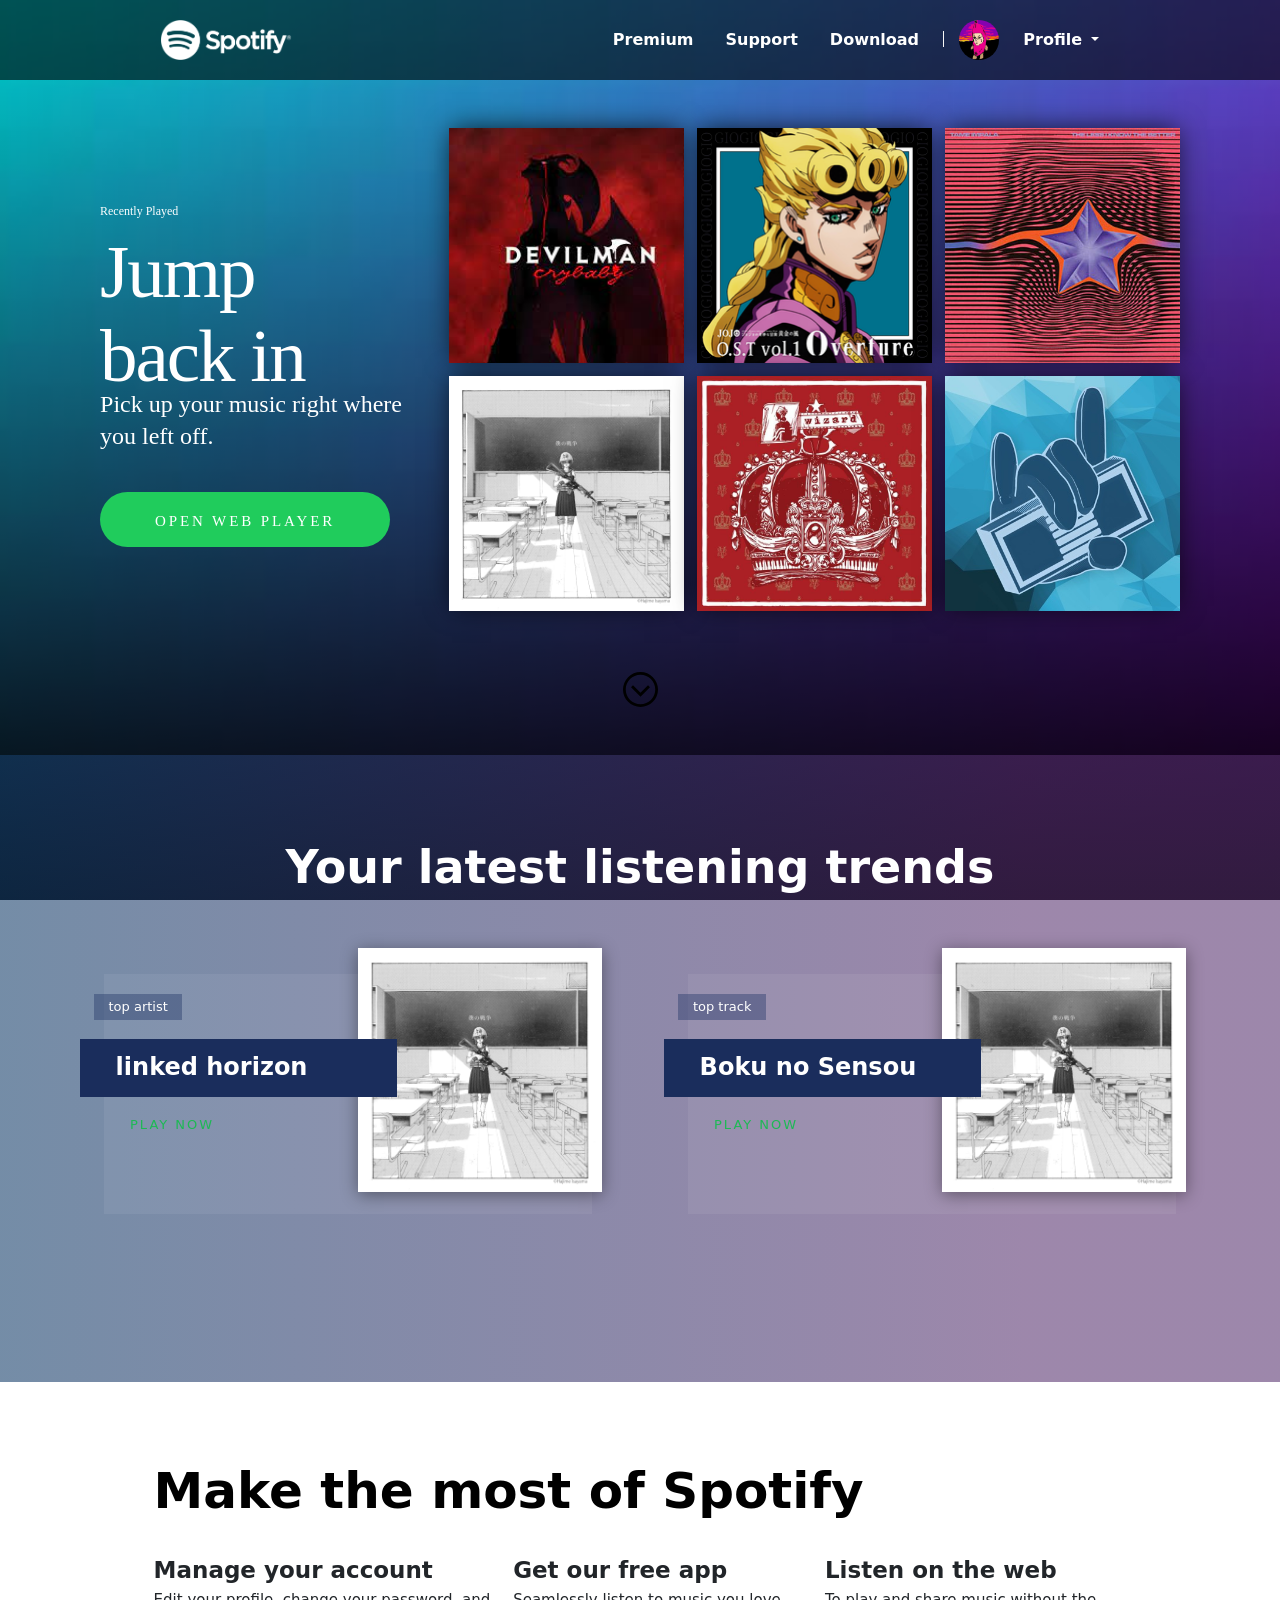
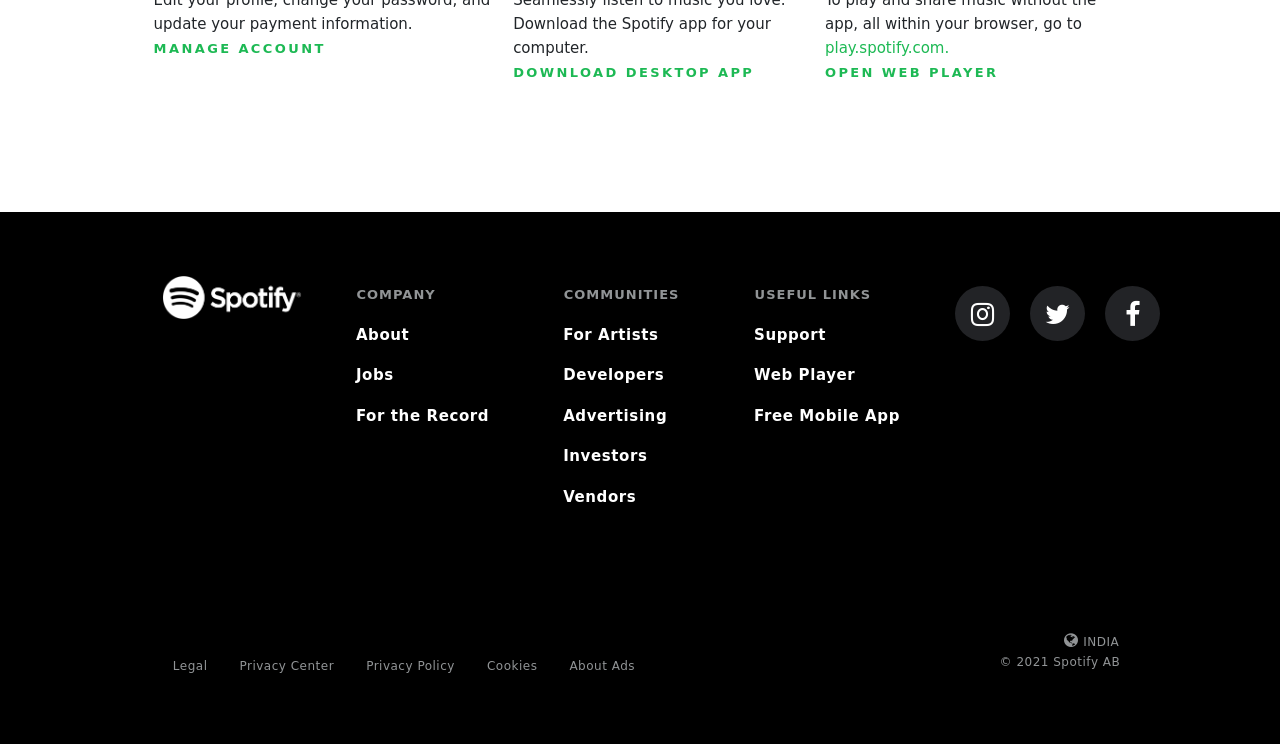
==== index.html @ c5a1e62f "first commit" ====
<!DOCTYPE html>
<div>
    <meta charset="UTF-8">
    <meta name="viewport" content="width=device-width, initial-scale=1.0">

    <head>
        <link rel="stylesheet" href="style.css" type="text/css">
        <link href="https://cdn.jsdelivr.net/npm/bootstrap@5.0.0-beta3/dist/css/bootstrap.min.css" rel="stylesheet" integrity="sha384-eOJMYsd53ii+scO/bJGFsiCZc+5NDVN2yr8+0RDqr0Ql0h+rP48ckxlpbzKgwra6" crossorigin="anonymous">
        <link rel="stylesheet" href="https://cdnjs.cloudflare.com/ajax/libs/font-awesome/5.15.1/css/all.min.css">
        <link href="//db.onlinewebfonts.com/c/01173b246d9d9ea808ea75a26b3b61bb?family=Circular+Spotify+Tx+T+Black" rel="stylesheet" type="text/css">
        <link href="https://maxcdn.bootstrapcdn.com/font-awesome/4.7.0/css/font-awesome.min.css" rel="stylesheet" />

        <title>
            Music for everyone - Spotify
        </title>
    </head>
    <nav class="navbar  navbar-dark navbar-expand-md fixed-top">
        <div class="container-fluid">
            <a class="navbar-brand" href="#">
                <img src="images/Spotify_Logo_RGB_White.png" class="nav-image" alt="" width="132" height="40"></a>
            <ul class="nav navbar-nav" id="navbar" style="position: relative;">
                <li class="nav-item" id="notprofile-pic">
                    <a class="nav-link" href="#">
                        <b>Premium</b>
                    </a>
                </li>
                <li class="nav-item " id="notprofile-pic">
                    <a class="nav-link " href="# ">
                        <b>Support</b>
                    </a>
                </li>
                <li class="nav-item" id="notprofile-pic">
                    <a class="nav-link" href="#">
                        <b>Download</b>
                    </a>
                </li>
                <li class="nav-item " id="notprofile-pic">
                    <img src="images/106-1062182_vertical-line-white-twitter-white-icon-png.png " id="bar">
                </li>
                <li class="nav-item">
                    <a href="#">
                        <img src="images/banana.jpg" height="40" width="40" style="border-radius: 50%;" class="banana-pic">
                    </a>
                </li>
                <li class="nav-item dropdown" id="notprofile-pic">
                    <a class="nav-link dropdown-toggle" data-toggle="dropdown" href="#">
                        <b>Profile</b>
                        <span class="caret"></span>
                    </a>
                    <div class="dropdown-menu">
                        <a class="dropdown-item" href="#" id="drop"><b>Account</b></a>
                        <a class="dropdown-item" href="#" style="font-weight: 600 !important; color:#8a8c8d;" id="drop">Log Out</a>
                    </div>
                </li>
                <li class="nav-item">
                    <div class="burger">
                        <div class="line1"></div>
                        <div class="line2"></div>
                        <div class="line3"></div>
                    </div>
                </li>
            </ul>
        </div>
        <ul class="navbar2">
            <li>
                <a href="#" class="big">Premium</a>
            </li>
            <li>
                <a href="#" class="big">Support</a>
            </li>
            <li>
                <a href="#" class="big">Download</a>
            </li>
            <li style="padding-top: 2em; padding-bottom: 2em;">
                <div style="background-color: white; width: 25px; height: 1px;">
                </div>
            </li>
            <li>
                <a href="#" class="smaller">Account</a>
            </li>
            <li>
                <a href="#" class="smaller">Log out</a>
            </li>
            <li>
                <a href="#"><img src="images/Spotify_Logo_RGB_White.png" alt="" width="100" height="30" style="margin-top: 40vh;"></a>
            </li>
        </ul>
    </nav>
    <div class="middle-section">
        <div class="middle-text">
            <div class="text">
                <div class="fine-text">
                    Recently Played
                </div>
                <div class="big-text">
                    Jump back in
                </div>
                <div class="small-text">
                    Pick up your music right where you left off.
                    <br>
                </div>
                <div class="buttonplayer">
                    <button class="web-player">OPEN WEB PLAYER</button>
                </div>
            </div>

            <div class="cards">
                <div class="song-card">
                    <img src="images/download (3).jfif" class="img">
                    <a href="#" class="card-link">
                        <div class="overlay">
                            <div class="play-icon">
                                <i class="far fa-play-circle"></i>
                            </div>
                            <div class="song-name">
                                Devilman No Uta
                            </div>
                            <div class="artist">
                                Kensuke Usio
                            </div>
                        </div>
                    </a>
                </div>
                <div class="song-card">
                    <img src="images/overture.png" class="img">
                    <a href="#" class="card-link">
                        <div class="overlay">
                            <div class="play-icon">
                                <i class="far fa-play-circle"></i>
                            </div>
                            <div class="song-name">
                                il vento d'oro
                            </div>
                            <div class="artist">
                                Yugo Kanno
                            </div>
                        </div>
                    </a>
                </div>
                <div class="song-card">
                    <img src="images/The_Less_I_Know_the_Better.jpg" class="img">
                    <a href="#" class="card-link">
                        <div class="overlay">
                            <div class="play-icon">
                                <i class="far fa-play-circle"></i>
                            </div>
                            <div class="song-name">
                                The Less I Know the Better
                            </div>
                            <div class="artist">
                                Tame Impala
                            </div>
                        </div>
                    </a>
                </div>
                <div class="song-card">
                    <img src="images/aots4.jpg" class="img">
                    <a href="#" class="card-link">
                        <div class="overlay">
                            <div class="play-icon">
                                <i class="far fa-play-circle"></i>
                            </div>
                            <div class="song-name">
                                Boku no Sensou
                            </div>
                            <div class="artist">
                                Shinsei Kamattechan
                            </div>
                        </div>
                    </a>
                </div>
                <div class="song-card">
                    <img src="images/02d2b31b49a9c4a2e1a3e565770227e5.640x640x1.jpg" class="img">
                    <a href="#" class="card-link">
                        <div class="overlay">
                            <div class="play-icon">
                                <i class="far fa-play-circle"></i>
                            </div>
                            <div class="song-name">
                                Black Rover
                            </div>
                            <div class="artist">
                                Vickeblanka
                            </div>
                        </div>
                    </a>
                </div>
                <div class="song-card">
                    <img src="images/400x400bb.jpeg" class="img">
                    <a href="#" class="card-link">
                        <div class="overlay">
                            <div class="play-icon">
                                <i class="far fa-play-circle"></i>
                            </div>
                            <div class="song-name">
                                Steel Ball Run Johnny Joestar Theme
                            </div>
                            <div class="artist">
                                Friedrich Habetler
                            </div>
                        </div>
                </div>
            </div>
        </div>
        <div class="container">
            <div class="carousel">
                <div class="track">
                    <div class="card"><img src="images/download (3).jfif">
                        <div class="carousel-text-cont">
                            <div class="carousel-text" id="text1">Devilman No Uta</div>
                            <div class="carousel-text" id="text2">Kensuke Usia</div>
                            <div class="carousel-text" id="text3"><a href="#" class="link3">PLAY NOW</a></div>
                        </div>
                    </div>
                    <div class="card"><img src="images/overture.png">
                        <div class="carousel-text-cont">
                            <div class="carousel-text" id="text1"> il vento d'oro</div>
                            <div class="carousel-text" id="text2">Yugo Kanno</div>
                            <div class="carousel-text" id="text3"><a href="#" class="link3">PLAY NOW</a></div>
                        </div>
                    </div>
                    <div class="card"><img src="images/The_Less_I_Know_the_Better.jpg">
                        <div class="carousel-text-cont">
                            <div class="carousel-text" id="text1">The Less I Know the Better</div>
                            <div class="carousel-text" id="text2">Tame Impala</div>
                            <div class="carousel-text" id="text3"><a href="#" class="link3">PLAY NOW</a></div>
                        </div>
                    </div>
                    <div class="card"><img src="images/aots4.jpg">
                        <div class="carousel-text-cont">
                            <div class="carousel-text" id="text1">Boku no Sensou</div>
                            <div class="carousel-text" id="text2">Shinsei Kamattechan</div>
                            <div class="carousel-text" id="text3"><a href="#" class="link3">PLAY NOW</a></div>
                        </div>
                    </div>
                    <div class="card"><img src="images/02d2b31b49a9c4a2e1a3e565770227e5.640x640x1.jpg">
                        <div class="carousel-text-cont">
                            <div class="carousel-text" id="text1">Black Rover</div>
                            <div class="carousel-text" id="text2">Vickeblanka</div>
                            <div class="carousel-text" id="text3"><a href="#" class="link3">PLAY NOW</a></div>
                        </div>
                    </div>
                    <div class="card"><img src="images/400x400bb.jpeg">
                        <div class="carousel-text-cont">
                            <div class="carousel-text" id="text1">Steel Ball Run Johnny Joestar Theme</div>
                            <div class="carousel-text" id="text2">Friedrich Habetler</div>
                            <div class="carousel-text" id="text3"><a href="#" class="link3">PLAY NOW</a></div>
                        </div>
                    </div>
                </div>
            </div>
        </div>
    </div>
    <br>
    <br>
    <div class="bounce-icon">
        <a href="#target"> <img src="images/chevron.svg" class="icon"></a>
    </div>
    <br>
    <br>
    <div class="stats" id="target">
        <div class="stats-header">
            Your latest listening trends
        </div>
        <div class="applets">
            <div class="content">
                <div class="applet-title">
                    top artist
                </div>
                <div class="applet-img">
                    <img src="images/aots4.jpg" class="applet-actual-img">
                </div>
                <div class="applet-text">
                    <div class="cover1">
                        <div class="applet-text-head">
                            top artist
                        </div>
                    </div>
                    <div class="cover2">
                        <div class="applet-text-name">
                            linked horizon
                        </div>
                    </div>
                    <div class="applet-text-link">
                        <a href="#" class="applet-link">
                            PLAY NOW
                        </a>
                    </div>
                </div>
            </div>
            <div class="content">
                <div class="applet-title">
                    top track
                </div>
                <div class="applet-img">
                    <img src="images/aots4.jpg" class="applet-actual-img">
                </div>
                <div class=" applet-text ">
                    <div class="cover1 ">
                        <div class="applet-text-head ">
                            top track
                        </div>
                    </div>
                    <div class="cover2">
                        <div class=" applet-text-name ">
                            Boku no Sensou
                        </div>
                    </div>
                    <div class="applet-text-link ">
                        <a href="#" class="applet-link">
                            PLAY NOW
                        </a>
                    </div>
                </div>
            </div>
        </div>
    </div>
    <div class="app ">
        <div class="app-flex ">
            <div class="heading ">
                Make the most of Spotify
            </div>
            <br>
            <div class="extra-options ">
                <div class="manage-account ">
                    <div class="extra-head " style="padding-right: 1em; ">
                        Manage your account
                    </div>
                    <div class="extra-info " style="padding-right: 5em; ">
                        Edit your profile, change your password, and update your payment information.
                    </div>
                    <br>
                    <div class="final-link-div ">
                        <a href="# " class="final-link ">
                                manage account
                            </a>
                    </div>
                </div>
                <div class="free-app ">
                    <div class="extra-head ">
                        Get our free app
                    </div>
                    <div class="extra-info ">
                        Seamlessly listen to music you love. Download the Spotify app for your computer.
                    </div>
                    <br>
                    <div class="final-link-div ">
                        <a href="# " class="final-link ">
                                download desktop app
                        </a>
                    </div>

                </div>
                <div class="listen-web ">
                    <div class="extra-head ">
                        Listen on the web
                    </div>
                    <div class="extra-info ">
                        To play and share music without the app, all within your browser, go to
                        <a href="# " class="spotify-link ">play.spotify.com.</a>
                    </div>
                    <br>
                    <div class="final-link-div ">
                        <a href="# " class="final-link ">open web player</a>
                    </div>
                </div>
            </div>
        </div>
    </div>
    <div class="footer ">
        <div class="social">
            <div class="logo-col ">
                <img src="images/Spotify_Logo_RGB_White.png " class="footer-image ">
            </div>
            <div class="flex-of-grid ">
                <div class="columns ">
                    <div class="company-col " style="width: 200%; padding-right: 0em; ">
                        <ul class="last ">
                            <li>
                                <div class="list-header ">COMPANY</div>
                            </li>
                            <div class="remaining ">
                                <li>
                                    <a href="# " class="footer-link ">
                                About
                                </a>
                                </li>
                                <li>
                                    <a href="# " class="footer-link ">
                                Jobs
                                    </a>
                                </li>
                                <li>
                                    <a href="# " class="footer-link ">
                                For the Record
                                    </a>
                                </li>
                            </div>
                        </ul>
                    </div>
                </div>
                <div class="columns ">
                    <div class="community-col " style="width: 200%; padding-right: 0em; ">
                        <ul class="last ">
                            <li>
                                <div class="list-header ">COMMUNITIES</div>
                            </li>
                            <div class="remaining ">
                                <li>
                                    <a href="# " class="footer-link ">
                                For Artists
                                    </a>
                                </li>
                                <li>
                                    <a href="# " class="footer-link ">
                                Developers
                                    </a>
                                </li>
                                <li>
                                    <a href="# " class="footer-link ">
                                Advertising
                                </a>
                                </li>
                                <li>
                                    <a href="# " class="footer-link ">
                                Investors
                                    </a>
                                </li>
                                <li>
                                    <a href="# " class="footer-link ">  
                                Vendors
                                    </a>
                                </li>
                            </div>
                        </ul>
                    </div>
                </div>
                <div class="columns ">
                    <div class="useful-col " style="width: 200%; padding-right: 0em; ">
                        <ul class="last ">
                            <li>
                                <div class="list-header ">USEFUL LINKS</div>
                            </li>
                            <div class="remaining ">
                                <li>
                                    <a href="# " class="footer-link ">
                                Support
                                    </a>
                                </li>
                                <li>
                                    <a href="# " class="footer-link ">
                                Web Player
                                    </a>
                                </li>
                                <li>
                                    <a href="# " class="footer-link ">
                                Free Mobile App
                                    </a>
                                </li>
                            </div>
                        </ul>
                    </div>
                </div>
            </div>
            <div class="social-logo ">
                <div class="social-border ">
                    <a href="# " class="socials ">
                        <i class="fa fa-instagram " style="font-size:27px; "></i>
                    </a>
                </div>
                <div class="social-border ">
                    <a href="# " class="socials ">
                        <i class="fa fa-twitter " style="font-size:27px; "></i>
                    </a>
                </div>
                <div class="social-border ">
                    <a href="# " class="socials ">
                        <i class="fa fa-facebook " style="font-size:27px; "></i>
                    </a>
                </div>
            </div>
        </div>
        <br>
        <br>
        <br>
        <br>
        <div class="info ">
            <div class="flag-info ">
                <div style="margin-right: 5px; ">
                    <i class="fa fa-globe " style="color:#919496 "></i>
                </div>
                <div>
                    <a href="# " class="feeling-proud ">
                            INDIA
                        </a>
                </div>
            </div>
            <div class="final ">
                <div class="extra-inf ">
                    <ul class="list ">
                        <li class="final-elements ">
                            <a href="# " class="final-links ">
                            Legal
                                </a>
                        </li>

                        <li class="final-elements ">
                            <a href="# " class="final-links ">
                            Privacy Center
                                </a>
                        </li>
                        <li class="final-elements ">
                            <a href="# " class="final-links ">
                            Privacy Policy
                                </a>
                        </li>
                        <li class="final-elements ">
                            <a href="# " class="final-links ">
                            Cookies
                                </a>
                        </li>
                        <li class="final-elements ">
                            <a href="# " class="final-links ">
                            About Ads
                                </a>
                        </li>
                    </ul>
                </div>
                <div class="end ">
                    © 2021 Spotify AB
                </div>
            </div>
        </div>
    </div>
</div>
<script src="https://code.jquery.com/jquery-3.2.1.slim.min.js" integrity="sha384-KJ3o2DKtIkvYIK3UENzmM7KCkRr/rE9/Qpg6aAZGJwFDMVNA/GpGFF93hXpG5KkN" crossorigin="anonymous"></script>
<script src="https://cdnjs.cloudflare.com/ajax/libs/popper.js/1.12.9/umd/popper.min.js" integrity="sha384-ApNbgh9B+Y1QKtv3Rn7W3mgPxhU9K/ScQsAP7hUibX39j7fakFPskvXusvfa0b4Q" crossorigin="anonymous"></script>
<script src="https://maxcdn.bootstrapcdn.com/bootstrap/4.0.0/js/bootstrap.min.js" integrity="sha384-JZR6Spejh4U02d8jOt6vLEHfe/JQGiRRSQQxSfFWpi1MquVdAyjUar5+76PVCmYl" crossorigin="anonymous"></script>
<script src="app.js"></script>


</body>

</html>
---- style.css ----
@import url(//db.onlinewebfonts.com/c/01173b246d9d9ea808ea75a26b3b61bb?family=Circular+Spotify+Tx+T+Black);
@font-face {
    font-family: "Circular Spotify Tx T Black";
    src: url("//db.onlinewebfonts.com/t/01173b246d9d9ea808ea75a26b3b61bb.eot");
    src: url("//db.onlinewebfonts.com/t/01173b246d9d9ea808ea75a26b3b61bb.eot?#iefix") format("embedded-opentype"), url("//db.onlinewebfonts.com/t/01173b246d9d9ea808ea75a26b3b61bb.woff2") format("woff2"), url("//db.onlinewebfonts.com/t/01173b246d9d9ea808ea75a26b3b61bb.woff") format("woff"), url("//db.onlinewebfonts.com/t/01173b246d9d9ea808ea75a26b3b61bb.ttf") format("truetype"), url("//db.onlinewebfonts.com/t/01173b246d9d9ea808ea75a26b3b61bb.svg#Circular Spotify Tx T Black") format("svg");
}

html,
body {
    margin: 0;
    padding: 0;
    box-sizing: border-box;
    font-family: "Circular Spotify Tx T Black";
    overflow-x: hidden;
    background: linear-gradient(to bottom, rgba(0, 0, 0, 0), rgba(0, 0, 0, 2)), url(images/download.jfif);
    background-position: center center;
    background-repeat: no-repeat;
    background-attachment: fixed;
    background-size: cover;
}

.navbar {
    top: 0;
    background-color: rgba(0, 0, 0, 0.60);
    height: 5em;
}

.navbar .navbar-brand {
    margin-left: 11.75%;
    position: relative;
}

.nav {
    position: absolute;
    margin-right: 10.25%;
}

.nav-item {
    margin-right: 1em;
    position: relative;
}

.navbar2 {
    display: none;
}

.dropdown-item:hover {
    color: #1DB954 !important;
    background-color: white !important;
}

.dropdown-item:focus {
    background-color: white!important;
}

#bar {
    height: 1em;
    width: 0.25px;
    transform: translateY(37.5%);
}

.nav>li>a {
    transition: color 0s;
    color: white !important;
}

.nav>li>a:hover {
    color: #1DB954 !important;
}

.burger {
    display: flex;
    flex-direction: column;
    justify-content: center;
    align-items: center;
    padding-top: 0.35em;
}

.burger div {
    width: 25px;
    height: 3px;
    background-color: white;
    margin: 3px;
    border-style: none;
    border-radius: 32px;
    transition: all 0.2s ease-in-out;
}

.middle-text {
    padding-left: 3%;
    padding-right: 3%;
    display: flex;
    flex-direction: row;
    height: 77%;
    width: 100%;
    top: 23%;
    align-items: center;
    justify-content: center;
    margin-top: 10%;
}

.text {
    font-family: "Circular Spotify Tx T Black";
    color: white;
    font-size: 75px;
    display: flex;
    flex-direction: column;
    width: 27%;
    line-height: 1;
    top: 20%;
    justify-content: center;
    align-items: flex-start;
    margin-right: 2%;
}

.fine-text {
    font-size: 12px;
    padding-bottom: 4%;
    letter-spacing: 0;
}

.big-text {
    width: 90%;
    line-height: 1.12;
    letter-spacing: -2px;
}

.small-text {
    position: relative;
    top: -10px;
    width: 100%;
    letter-spacing: 0;
    font-size: 24px;
    line-height: 1.35;
}

.web-player {
    margin-top: 7%;
    width: 290px;
    height: 55px;
    text-align: center;
    background-color: #20cc5c;
    color: white;
    text-align: center;
    font-size: 15px;
    padding-top: 5px;
    border-radius: 32px;
    letter-spacing: 2.9px;
    border: none;
    transition: all 0.3s;
    font-weight: 100;
}

.web-player:hover {
    background-color: #35dd70;
}

.cards {
    display: grid;
    grid-template-columns: auto auto auto;
    row-gap: 13px;
    column-gap: 13px;
}

.song-card {
    position: relative;
    display: inline-block;
    width: 235px;
    height: auto;
}

.overlay {
    position: absolute;
    top: 0;
    left: 0;
    height: 100%;
    width: 100%;
    transition: all 0.3s ease;
    background-color: rgba(0, 0, 0, 0.75);
    color: #FFFFFF;
    display: flex;
    flex-direction: column;
    align-items: center;
    justify-content: center;
    transition: opacity 0.18s ease-out;
    opacity: 0;
}

.overlay:hover {
    opacity: 1;
}

.play-icon {
    font-size: 25px;
}

.img {
    display: block;
    height: auto;
    width: 100%;
    box-shadow: 0px -2px 25px -3px rgba(0, 0, 0, 0.75);
}

.song-name {
    text-align: center;
    padding: 0.8em;
    padding-top: 0.5em;
    padding-bottom: 0;
    font-size: 17px;
    letter-spacing: 0;
    font-weight: 500;
}

.artist {
    margin-top: 0.3em;
    font-size: 15px;
    color: #aaaaaa;
    font-weight: 400;
}

.middle-section {
    display: flex;
    flex-direction: column;
}

.icon {
    height: 35px;
    width: 35px;
}

.bounce-icon {
    display: block;
    text-align: center;
    animation: bounce 2s infinite ease-in-out;
}

@keyframes bounce {
    0% {
        transform: translateY(0);
    }
    50% {
        transform: translateY(-11px);
    }
    100% {
        transform: translateY(0);
    }
}

.stats {
    display: flex;
    flex-direction: column;
    padding-top: 4.9em;
    padding-bottom: 4.5em;
    background-image: linear-gradient(to right, #163f6b98 0%, #552f6d93 80%);
    justify-content: center;
    align-items: center;
}

.stats-header {
    font-size: 46px;
    color: white;
    font-weight: 700;
}

.content {
    position: relative;
    width: 30.5em;
    height: 15em;
    margin: 3em;
    background-color: rgba(255, 255, 255, 0.062);
}

.applets {
    display: flex;
    flex-direction: row;
    padding-top: 1.5em;
    padding-bottom: 3em;
    width: 100%;
    justify-content: center;
}

.applet-text {
    display: flex;
    flex-direction: column;
    text-transform: none;
}

.cover1 {
    position: relative;
    margin-top: 4%;
    left: -2%;
}

.applet-text-head {
    color: white;
    font-size: 13px;
    background-color: #1e326467;
    height: 2em;
    width: 18%;
    text-align: center;
    display: grid;
    place-items: center;
}

.applet-text-name {
    color: white;
    font-weight: 700;
    font-size: 24px;
    background-color: #1a2d5c;
    position: relative;
    z-index: 2;
    width: 65%;
    height: 2.4em;
    padding-left: 1.5em;
    padding-top: 0.4em;
}

.cover2 {
    position: relative;
    margin-top: 4%;
    left: -5%;
}

.applet-link {
    text-decoration: none;
    font-size: 13px;
    letter-spacing: 2px;
    color: #1DB954;
    font-weight: 500;
    padding-left: 2em;
    transition: all 0.4s;
}

.applet-link:hover {
    color: #35dd70;
}

.applet-text-link {
    margin-top: 3%;
}

.applet-actual-img {
    position: absolute;
    top: -11%;
    right: -2%;
    width: 50%;
    box-shadow: 0px 3px 16px 0px rgba(0, 0, 0, 0.4);
}

.app {
    background-color: white;
}

.app-flex {
    display: flex;
    flex-direction: column;
    padding-left: 12%;
    padding-right: 12%;
    padding-top: 4.5em;
    padding-bottom: 8em;
}

.heading {
    font-size: 50px;
    font-weight: 700;
    color: black;
}

.extra-options {
    display: grid;
    grid-template-columns: auto auto auto;
    column-gap: 1em;
}

.extra-head {
    font-size: 23px;
    font-weight: 700;
}

.extra-info {
    padding-top: 1.25em;
    padding-right: 3em;
    font-weight: 500;
    font-size: 15px;
}

.spotify-link {
    color: #1DB954;
    text-decoration: none;
}

.spotify-link:hover {
    color: #35dd70;
}

.final-link {
    text-decoration: none;
    font-size: 13px;
    text-transform: uppercase;
    font-weight: 700;
    letter-spacing: 2.4px;
    padding-right: 1em;
    color: #1DB954;
    transition: all 0.25s;
}

.final-link:hover {
    color: #35dd70;
}

.footer {
    width: 100%;
    color: white;
    background-color: black;
    padding-bottom: 4%;
    margin-right: 50%;
}

.social {
    padding-top: 5%;
    display: grid;
    grid-template-columns: 18% 70% auto;
    padding-left: 12%;
    padding-right: 18%;
    column-gap: 1em;
}

.flex-of-grid {
    display: flex;
    flex-direction: row;
    position: relative;
    right: 2.5em;
}

.columns {
    padding-left: 1.5em;
}

.footer-image {
    height: 43px;
    width: 140px;
    position: relative;
    left: 0.5em;
}

.last {
    list-style-type: none;
}

.last li {
    padding: 0.6em;
}

.list-header {
    color: #919496;
    font-size: 13px;
    letter-spacing: 1px;
    font-weight: 700;
}

.remaining {
    font-size: 15px;
    font-weight: 600;
    letter-spacing: 0.6px;
}

.footer-link {
    text-decoration: none;
    color: white;
}

.footer-link:hover {
    color: #1DB954;
}

.social-logo {
    display: flex;
    flex-direction: row;
    position: relative;
    right: 13%;
}

.social-border {
    display: flex;
    flex-direction: row;
    height: 55px;
    width: 55px;
    border-radius: 50%;
    background-color: #222326;
    position: relative;
}

.socials {
    color: white;
    position: absolute;
    top: 60%;
    left: 50%;
    transform: translate(-50%, -60%);
}

.socials:hover {
    color: #1DB954
}

.social-border {
    margin: 10px;
}

.feeling-proud {
    color: #919496;
    font-size: 12px;
    letter-spacing: 0.5px;
    text-decoration: none;
}

.feeling-proud:hover {
    color: #1DB954;
}

.flag-info {
    display: flex;
    flex-direction: row;
    align-items: center;
    justify-content: flex-end;
    margin-right: 2%;
}

.extra-info {
    display: flex;
    flex-direction: row;
    align-items: center;
    justify-content: space-between;
    padding: 0;
}

.final-links {
    text-decoration: none;
    color: #919496;
    font-size: 12px;
    letter-spacing: 0.5px;
    font-weight: 400;
}

.final-links:hover {
    color: #1DB954;
}

.end {
    text-decoration: none;
    color: #919496;
    font-size: 12px;
    letter-spacing: 0.5px;
    font-weight: 400;
    margin-right: 1.9%;
}

.info {
    padding-left: 11%;
    padding-right: 11%;
}

.list {
    list-style-type: none;
    display: flex;
    flex-direction: row;
}

.extra-info {
    display: inline;
    padding: 0;
}

.final {
    display: flex;
    flex-direction: row;
    justify-content: space-between;
}

.final-elements {
    margin-right: 2em;
}

.applet-title {
    display: none;
}

@media only screen and (min-width:1000px) {
    .burger {
        display: none;
    }
}

@media only screen and (min-width:1000px) and (max-width: 1100px) {
    .cards {
        display: grid;
        row-gap: 20px;
        column-gap: 0px;
        justify-content: center;
        position: relative;
        margin-left: 12%;
    }
    .img {
        width: 90%;
    }
    .overlay {
        width: 90%;
        padding: 0;
        margin: 0;
    }
    .song-card {
        padding: 0;
        margin: 0;
        width: 13.2em;
    }
    .text {
        width: 20%;
    }
    .middle-text {
        justify-content: space-around;
        margin-top: 8em;
    }
    .big-text {
        font-size: 75px;
        width: 4em;
    }
    .small-text {
        width: 160%;
    }
}

@media only screen and (max-width: 1000px) {
    .navbar {
        top: 0;
        background-color: rgba(0, 0, 0, 1);
        height: 8.5%;
    }
    .banana-pic {
        position: relative;
        right: -2.5em;
        width: 2em;
        height: auto;
        z-index: 1;
    }
    .toggle .line1 {
        transform: rotate(-45deg) translate(-5px, 4.5px);
    }
    .toggle .line2 {
        opacity: 0;
    }
    .toggle .line3 {
        transform: rotate(45deg) translate(-5px, -5px);
    }
    .burger {
        position: absolute;
        top: 0.5em;
        right: -4em;
        padding: 0;
        z-index: 200;
        cursor: pointer;
    }
    .burger div {
        height: 3px;
        margin-top: 1px;
        z-index: 200;
    }
    .navbar2 {
        display: flex;
        position: absolute;
        top: 0vh;
        left: 45%;
        flex-direction: column;
        list-style: none;
        background-color: black;
        padding-top: 4vh;
        width: 100%;
        height: 100vh;
        z-index: 100;
        transform: translateX(55%);
        transition: transform 0.33s ease-in-out;
    }
    .navbar2 a:hover {
        color: #1DB954;
    }
    .nav-active {
        transform: translateX(0%);
    }
    .navbar2 a {
        text-decoration: none;
        color: white;
    }
    .img2 {
        position: absolute;
        top: 85vh;
    }
    .big {
        font-size: 37px;
        font-weight: 700;
    }
    .smaller {
        font-size: 28px;
        font-weight: 500;
    }
    .nav-image {
        height: auto;
        width: 4.5em;
        transform: translateY(0%);
    }
    .text {
        padding-top: 6vh;
    }
    .fine-text {
        transform: translateY(40%);
        text-align: center;
    }
    .big-text {
        font-size: 63px;
        width: 100%;
    }
    #notprofile-pic {
        display: none;
    }
    .small-text {
        width: 100%;
        font-size: 23px;
        padding-top: 0.3em;
        padding-bottom: 0.1em;
    }
    .extra-options {
        grid-template-columns: auto auto;
        column-gap: 1em;
        row-gap: 2em;
    }
    .extra-head {
        padding-bottom: 1.1em;
    }
    .app-flex {
        padding-top: 6em;
        padding-left: 6%;
        padding-right: 2.4em;
    }
    .heading {
        font-size: 40px;
    }
    .final-link-div {
        padding-top: 1.1em;
    }
    .middle-text {
        flex-direction: column;
    }
    .text {
        width: 60%;
        justify-content: center;
        align-items: center;
        text-align: center;
    }
    .cards {
        padding-top: 2.5em;
    }
    .web-player {
        margin-top: 3%;
    }
    .footer-image {
        height: 28px;
        width: 92.5px;
        position: relative;
        left: 0.4em;
    }
    .cards {
        padding: 3.5%;
    }
    .flex-of-grid {
        position: relative;
        padding-top: 3em;
        padding-bottom: 4em;
        left: -2em;
    }
    .social {
        padding-top: 5%;
        position: relative;
        display: grid;
        grid-template-columns: auto;
        padding-left: 6%;
    }
    .social-logo {
        position: relative;
        left: -0.2em;
    }
    .list {
        position: relative;
        left: -0.9em;
        top: -5px;
    }
    .navbar .navbar-brand {
        margin-left: 5.5%;
    }
    .info {
        padding-left: 5.5%;
        padding-right: 11%;
    }
    .columns {
        padding-left: 0;
    }
}

@media only screen and (max-width: 1160px) {
    .applets {
        display: flex;
        flex-direction: column;
        justify-content: center;
        align-items: center;
    }
    .content {
        width: 36em;
        height: 17em;
    }
    .applet-text-name {
        width: 61%;
    }
}

@media only screen and (max-width: 768px) {
    .navbar .navbar-brand {
        margin-left: 1%;
        position: relative;
        display: grid;
        place-items: center;
    }
    .navbar {
        height: 3.5em;
    }
    .nav-image {
        width: 4em;
    }
    .big-text {
        font-size: 45px;
        width: 100%;
        position: relative;
    }
    .banana-pic {
        width: 30px;
        height: auto;
        position: relative;
        right: 100%;
        margin-right: 0.1em;
    }
    .burger {
        position: absolute;
        top: -1.5em;
        padding: 0;
        right: -0.75em;
        cursor: pointer;
    }
    .burger div {
        height: 3px;
        margin-top: 1px;
    }
    .text {
        padding-top: 1.5em;
    }
    .navbar-nav {
        margin-right: 0;
    }
    .small-text {
        font-size: 19px;
        letter-spacing: 0.7px;
    }
    .text {
        width: 90%;
        position: relative;
        top: -0.6em;
    }
    .buttonplayer {
        padding-bottom: 0.5em;
    }
    .app-flex {
        padding-top: 4.3em;
        padding-left: 15px;
        padding-right: 1%;
    }
    .heading {
        font-size: 30px;
    }
    .extra-head {
        font-size: 20px;
        font-weight: 700;
    }
    .extra-options {
        grid-template-columns: auto;
    }
    .final-link {
        font-weight: 600;
        letter-spacing: 2px;
        font-size: 12px !important;
    }
    .extra-info {
        font-weight: 600;
        letter-spacing: 0.55px;
    }
    .flex-of-grid {
        display: flex;
        flex-direction: column;
        padding-bottom: 0;
        padding-top: 8%;
        margin-bottom: 0;
        margin-left: 1%;
    }
    .social {
        padding-left: 15px;
        padding-top: 11%;
    }
    .social-logo {
        padding-top: 1em;
        position: relative;
        transform: translateY(100%);
        left: -11px;
    }
    .social-border {
        height: 45px;
        width: 45px;
        border-radius: 50%;
        position: relative;
    }
    .info {
        padding-left: 1%;
        padding-right: 0;
        position: relative;
        bottom: 0;
    }
    .final-link {
        font-size: 10px;
    }
    .columns {
        padding-top: 1.5em;
    }
    .footer {
        padding-bottom: 0;
        margin-bottom: 0;
    }
    .end {
        padding-right: 0;
        margin-right: 1.5%;
        width: 30%;
        text-align: right;
    }
    .last li {
        padding: 0;
        margin: 0;
    }
    .remaining li {
        padding-top: 1.5em;
    }
    .footer-image {
        left: 0.5%;
    }
    .final-elements {
        padding: 0;
        margin: 0;
        margin-right: 10px;
        text-align: left;
    }
    .cards {
        display: none;
    }
    .carousel {
        display: block !important;
    }
    .list {
        display: flex;
        flex-wrap: wrap;
        align-items: center;
        padding-left: 1.5em;
        position: relative;
        top: -5px;
    }
    .stats-header {
        font-size: 33px;
        width: 95%;
        text-align: center;
    }
    .content {
        display: inline;
        margin-left: auto;
        margin-right: auto;
        width: 85%;
        height: 50vh;
        flex-direction: column;
        justify-content: center;
        align-items: center;
        display: flex;
        height: auto;
        padding-bottom: 1em;
    }
    .applet-actual-img {
        position: relative;
        width: 90%;
        height: auto;
        margin-left: auto;
        margin-right: auto;
        padding: 0;
        display: block;
        transform: translate(-2%, -10%);
    }
    .applet-text-head {
        background-color: #1e326467;
        height: 2em;
        width: 40%;
        text-align: center;
        padding: 0;
        display: none;
    }
    .applets {
        padding-top: 4em;
        padding-bottom: 0;
    }
    .applet-title {
        display: flex;
        flex-direction: row;
        z-index: 10;
        position: relative;
        top: -10.5vh;
        background-color: rgba(255, 255, 255, 0.062);
        padding-left: 5%;
        padding-right: 5%;
        padding-top: 1%;
        padding-bottom: 1%;
        color: white;
        text-transform: capitalize;
        font-size: 12px;
    }
    .applet-text-name {
        font-weight: 700;
        font-size: 20px;
        flex-grow: 1;
    }
    .cover1 {
        display: flex;
        flex-direction: row;
        width: 110%;
        justify-content: center;
    }
    .cover2 {
        display: flex;
        flex-direction: row;
        width: 110%;
        justify-content: center;
    }
    .applet-text {
        display: grid;
        grid-template-columns: auto;
        row-gap: 10px;
        width: 100%;
        height: 20vh;
        text-align: center;
        position: relative;
        top: -3em;
    }
}

@media only screen and (max-width: 550px) {
    .applet-text {
        top: -1.25em;
    }
    .applet-text-name {
        text-align: center;
    }
    .applet-title {
        top: -7.5vh;
    }
}

@media only screen and (max-width: 500px) {
    .navbar2 {
        top: 0vh;
        padding-top: 4vh;
        width: 101%;
        left: 10%;
        transform: translateX(100%);
        transition: 0.35s ease-in-out;
    }
    .big {
        font-size: 33px;
    }
    .smaller {
        font-size: 23px;
        font-weight: 400;
    }
    .nav-active {
        transform: translateX(-10%);
    }
}

@media only screen and (max-width: 350px) {
    .applet-title {
        top: -5.5vh;
    }
}

@keyframes navLinkFade {
    0% {
        opacity: 0;
        transform: translateX(1000px);
    }
    100% {
        opacity: 1;
        transform: translateX(0px);
    }
}

.carousel {
    width: 200vw;
    height: 30em;
    left: -20vw;
    top: -3em;
    position: relative;
    overflow: hidden;
    display: none;
}

.carousel .track {
    position: absolute;
    top: 1vh;
    left: 5em;
    display: inline-flex;
    touch-action: none;
}

.carousel .track .card {
    width: 45vw;
    position: relative;
    height: 45vw;
    margin-right: 8vw;
}

.carousel .track .card img {
    width: 50vw;
    right: 2.5%;
    bottom: 1%;
    height: auto;
    position: relative;
}

.carousel-text {
    margin-left: 9%;
    padding-top: 2.5px;
    padding-bottom: 2.5px;
    overflow: hidden;
    text-overflow: ellipsis;
    text-align: center;
}

#text1 {
    color: #919496;
    font-weight: 700;
    font-size: 17px;
    text-decoration: none !important;
    width: calc(105%);
}

#text2 {
    color: white;
    position: relative;
}

.link3 {
    color: #1DB954;
    text-decoration: none;
    font-weight: 500;
    letter-spacing: 1.5px;
    transition: all ease-in-out 0.2s;
    position: relative;
}

.link3:hover {
    color: #35dd70;
}

.carousel-text-cont {
    display: flex;
    flex-direction: column;
    justify-content: center;
    place-items: center;
    align-items: center;
    text-decoration: none;
    text-overflow: ellipsis;
    white-space: nowrap;
    padding-top: 0.5em;
}

@media only screen and (max-width: 600px) {
    .carousel {
        height: 62vh;
    }
}

@media only screen and (max-width: 500px) {
    .carousel {
        height: 55vh;
    }
}

@media only screen and (max-width: 425px) {
    .carousel {
        height: 48vh;
    }
}

@media only screen and (max-width: 350px) {
    .carousel {
        height: 43vh;
    }
}
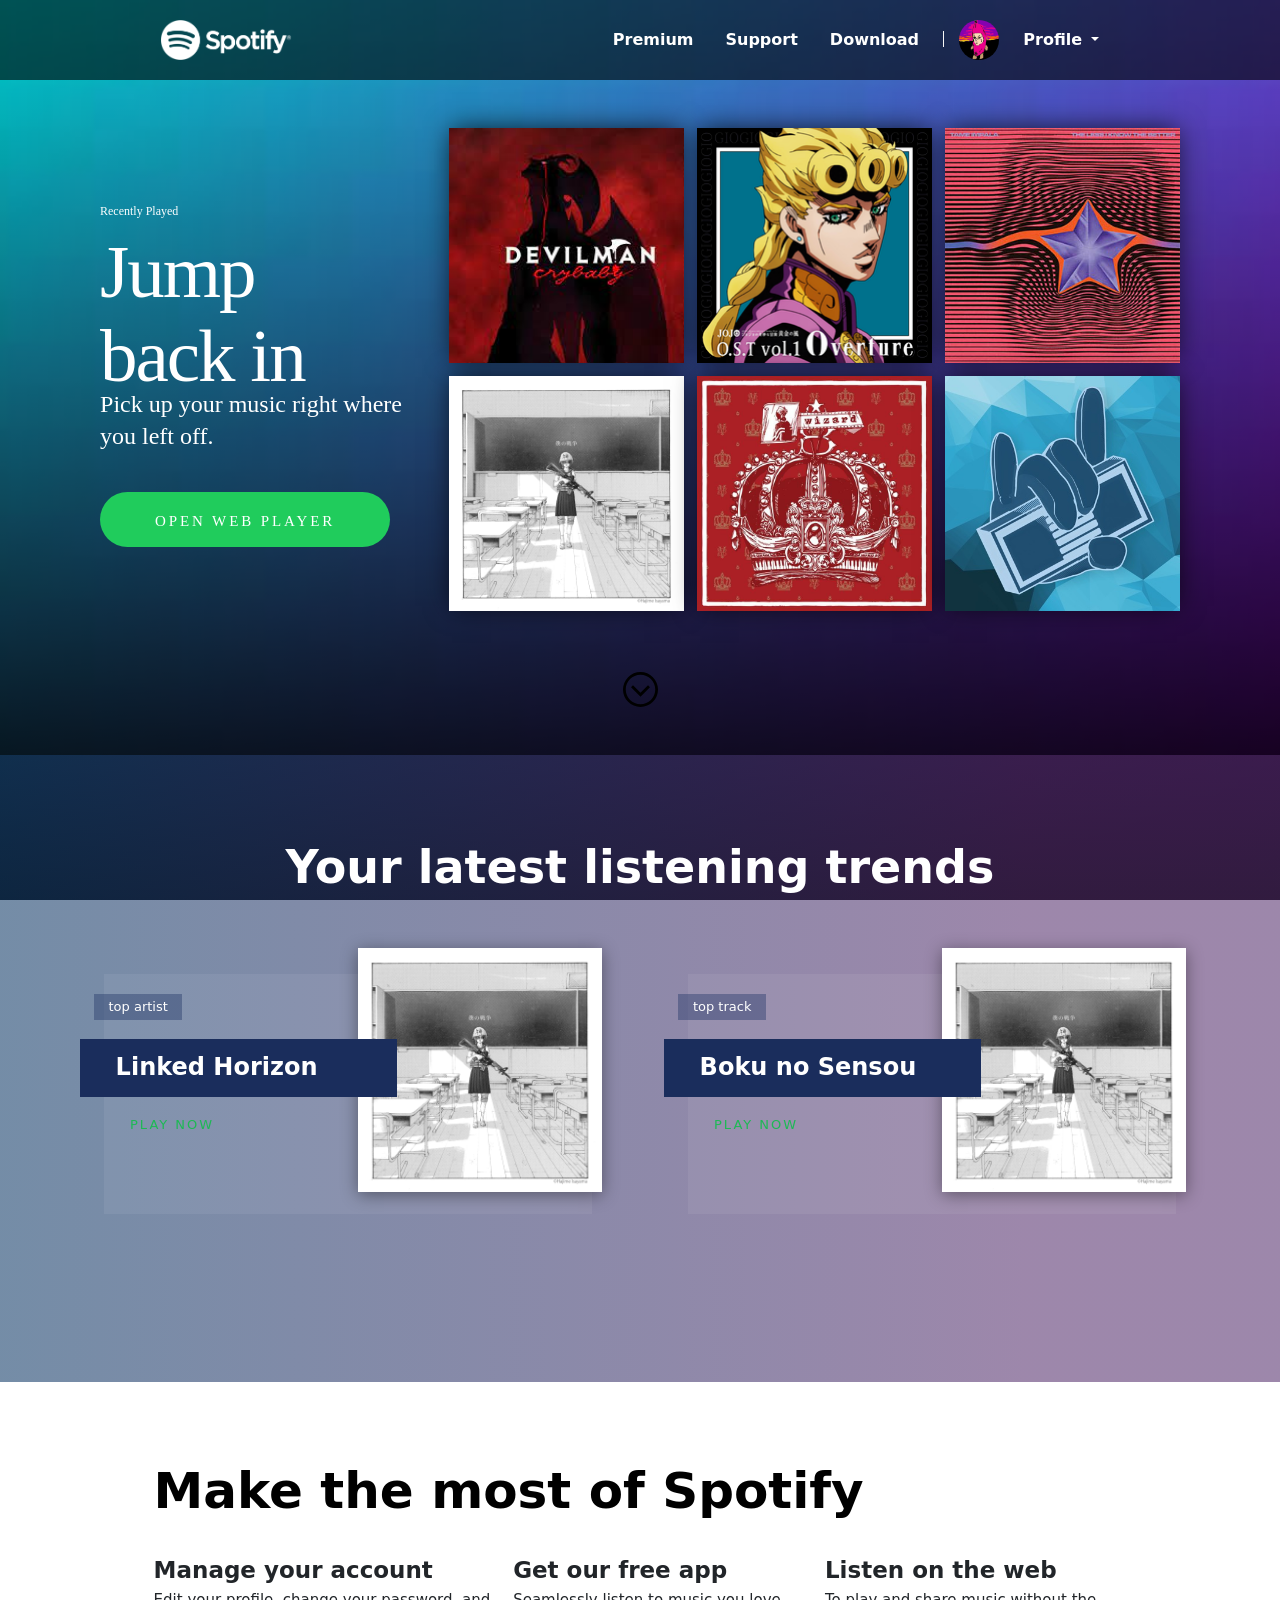
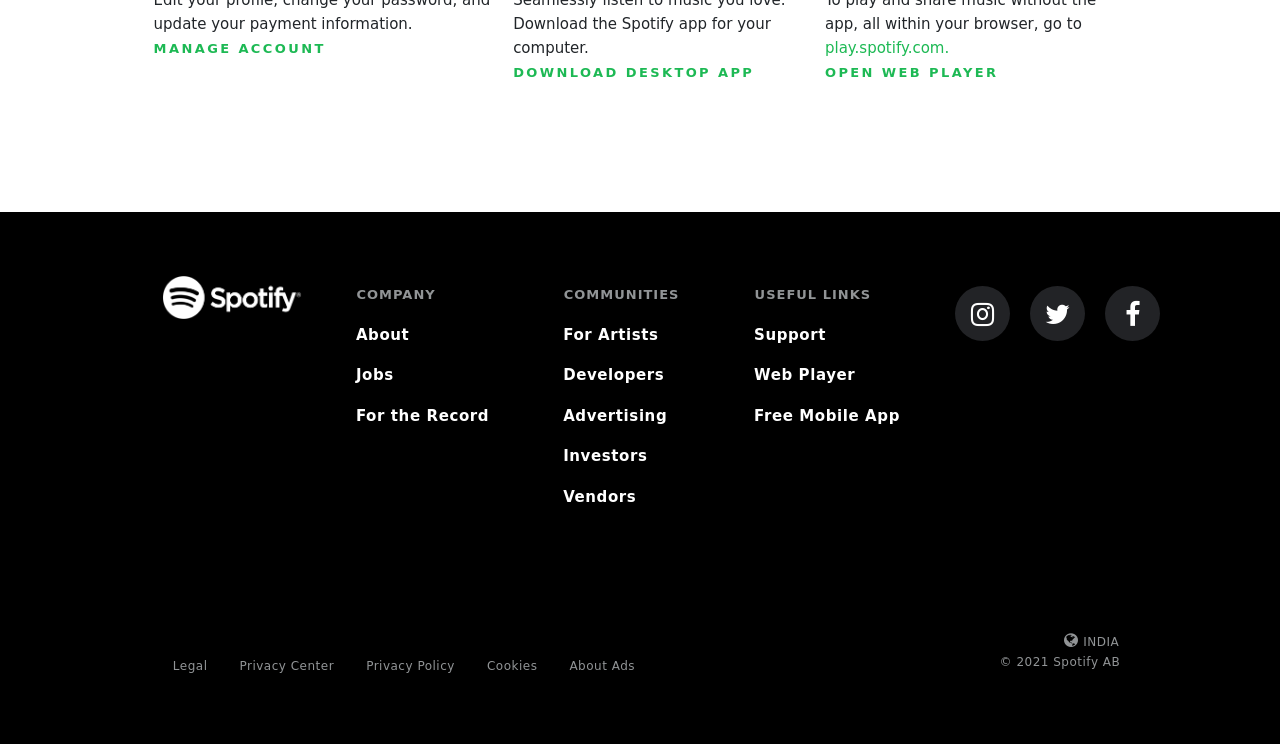
==== commit 57390873: "changed a name" ====
--- a/index.html
+++ b/index.html
@@ -278,7 +278,7 @@
                     </div>
                     <div class="cover2">
                         <div class="applet-text-name">
-                            linked horizon
+                            Linked Horizon
                         </div>
                     </div>
                     <div class="applet-text-link">
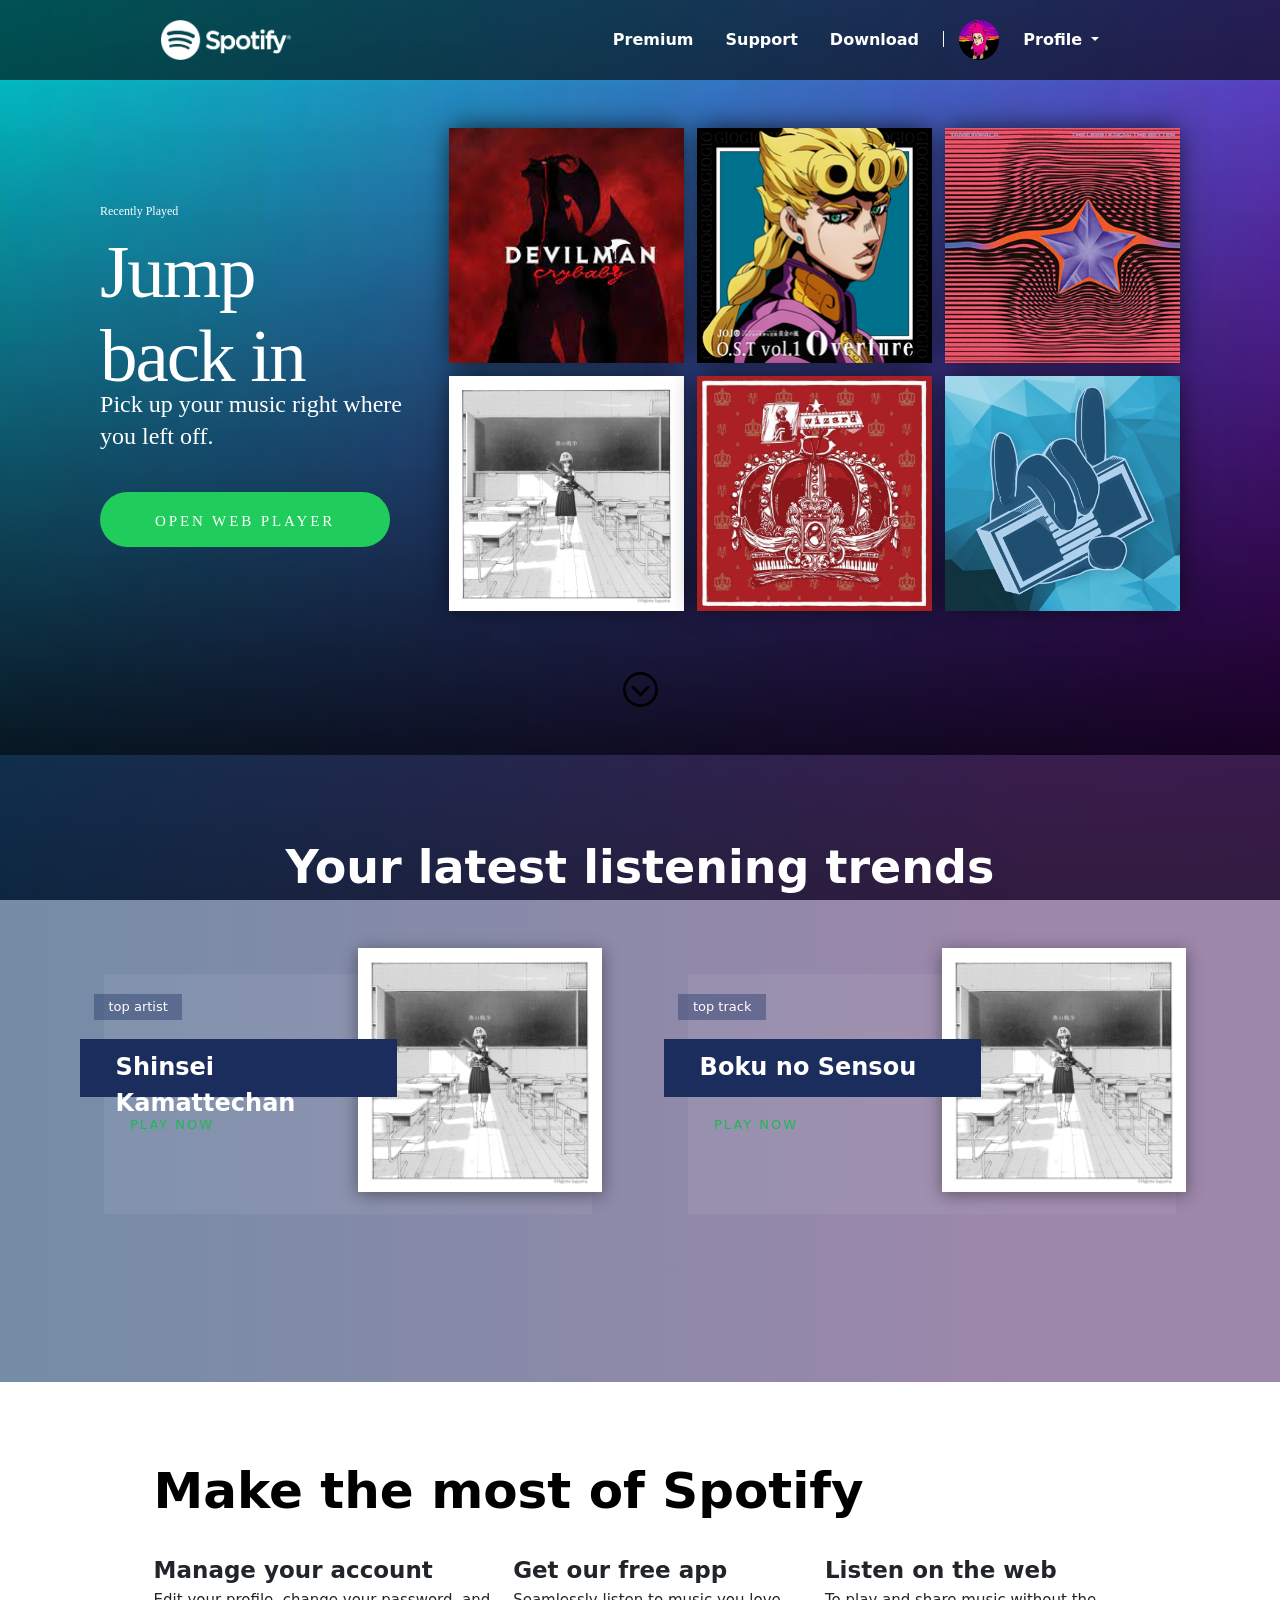
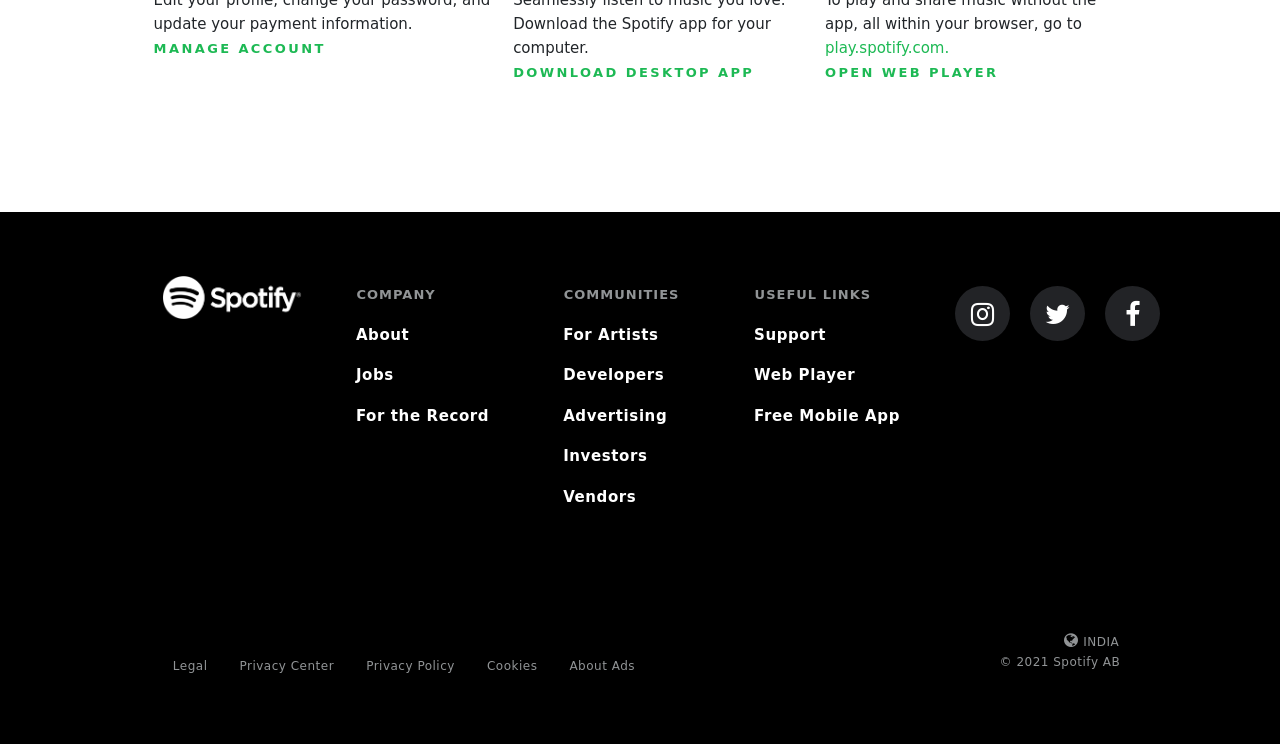
==== commit d73e65ba: "Added Links" ====
--- a/index.html
+++ b/index.html
@@ -107,7 +107,7 @@
             <div class="cards">
                 <div class="song-card">
                     <img src="images/download (3).jfif" class="img">
-                    <a href="#" class="card-link">
+                    <a href="https://www.youtube.com/watch?v=diuexInkshA" target="_blank" class="card-link">
                         <div class="overlay">
                             <div class="play-icon">
                                 <i class="far fa-play-circle"></i>
@@ -123,7 +123,7 @@
                 </div>
                 <div class="song-card">
                     <img src="images/overture.png" class="img">
-                    <a href="#" class="card-link">
+                    <a href="https://www.youtube.com/watch?v=2MtOpB5LlUA" target="_blank" class="card-link">
                         <div class="overlay">
                             <div class="play-icon">
                                 <i class="far fa-play-circle"></i>
@@ -139,7 +139,7 @@
                 </div>
                 <div class="song-card">
                     <img src="images/The_Less_I_Know_the_Better.jpg" class="img">
-                    <a href="#" class="card-link">
+                    <a href="https://www.youtube.com/watch?v=sBzrzS1Ag_g" target="_blank" class="card-link">
                         <div class="overlay">
                             <div class="play-icon">
                                 <i class="far fa-play-circle"></i>
@@ -155,7 +155,7 @@
                 </div>
                 <div class="song-card">
                     <img src="images/aots4.jpg" class="img">
-                    <a href="#" class="card-link">
+                    <a href="https://www.youtube.com/watch?v=w2y715XAmso" target="_blank" class="card-link">
                         <div class="overlay">
                             <div class="play-icon">
                                 <i class="far fa-play-circle"></i>
@@ -171,7 +171,7 @@
                 </div>
                 <div class="song-card">
                     <img src="images/02d2b31b49a9c4a2e1a3e565770227e5.640x640x1.jpg" class="img">
-                    <a href="#" class="card-link">
+                    <a href="https://www.youtube.com/watch?v=Y27hMeRCYzA" target="_blank" class="card-link">
                         <div class="overlay">
                             <div class="play-icon">
                                 <i class="far fa-play-circle"></i>
@@ -187,7 +187,7 @@
                 </div>
                 <div class="song-card">
                     <img src="images/400x400bb.jpeg" class="img">
-                    <a href="#" class="card-link">
+                    <a href="https://www.youtube.com/watch?v=1McPiczNkGg" target="_blank" class="card-link">
                         <div class="overlay">
                             <div class="play-icon">
                                 <i class="far fa-play-circle"></i>
@@ -209,42 +209,42 @@
                         <div class="carousel-text-cont">
                             <div class="carousel-text" id="text1">Devilman No Uta</div>
                             <div class="carousel-text" id="text2">Kensuke Usia</div>
-                            <div class="carousel-text" id="text3"><a href="#" class="link3">PLAY NOW</a></div>
+                            <div class="carousel-text" id="text3"><a href="https://www.youtube.com/watch?v=diuexInkshA" target="_blank" class="link3">PLAY NOW</a></div>
                         </div>
                     </div>
                     <div class="card"><img src="images/overture.png">
                         <div class="carousel-text-cont">
                             <div class="carousel-text" id="text1"> il vento d'oro</div>
                             <div class="carousel-text" id="text2">Yugo Kanno</div>
-                            <div class="carousel-text" id="text3"><a href="#" class="link3">PLAY NOW</a></div>
+                            <div class="carousel-text" id="text3"><a href="https://www.youtube.com/watch?v=2MtOpB5LlUA" target="_blank" class="link3">PLAY NOW</a></div>
                         </div>
                     </div>
                     <div class="card"><img src="images/The_Less_I_Know_the_Better.jpg">
                         <div class="carousel-text-cont">
                             <div class="carousel-text" id="text1">The Less I Know the Better</div>
                             <div class="carousel-text" id="text2">Tame Impala</div>
-                            <div class="carousel-text" id="text3"><a href="#" class="link3">PLAY NOW</a></div>
+                            <div class="carousel-text" id="text3"><a href="https://www.youtube.com/watch?v=sBzrzS1Ag_g" target="_blank" class="link3">PLAY NOW</a></div>
                         </div>
                     </div>
                     <div class="card"><img src="images/aots4.jpg">
                         <div class="carousel-text-cont">
                             <div class="carousel-text" id="text1">Boku no Sensou</div>
                             <div class="carousel-text" id="text2">Shinsei Kamattechan</div>
-                            <div class="carousel-text" id="text3"><a href="#" class="link3">PLAY NOW</a></div>
+                            <div class="carousel-text" id="text3"><a href="https://www.youtube.com/watch?v=w2y715XAmso" target="_blank" class="link3">PLAY NOW</a></div>
                         </div>
                     </div>
                     <div class="card"><img src="images/02d2b31b49a9c4a2e1a3e565770227e5.640x640x1.jpg">
                         <div class="carousel-text-cont">
                             <div class="carousel-text" id="text1">Black Rover</div>
                             <div class="carousel-text" id="text2">Vickeblanka</div>
-                            <div class="carousel-text" id="text3"><a href="#" class="link3">PLAY NOW</a></div>
+                            <div class="carousel-text" id="text3"><a href="https://www.youtube.com/watch?v=Y27hMeRCYzA" target="_blank" class="link3">PLAY NOW</a></div>
                         </div>
                     </div>
                     <div class="card"><img src="images/400x400bb.jpeg">
                         <div class="carousel-text-cont">
                             <div class="carousel-text" id="text1">Steel Ball Run Johnny Joestar Theme</div>
                             <div class="carousel-text" id="text2">Friedrich Habetler</div>
-                            <div class="carousel-text" id="text3"><a href="#" class="link3">PLAY NOW</a></div>
+                            <div class="carousel-text" id="text3"><a href="https://www.youtube.com/watch?v=1McPiczNkGg" target="_blank" class="link3">PLAY NOW</a></div>
                         </div>
                     </div>
                 </div>
@@ -278,11 +278,11 @@
                     </div>
                     <div class="cover2">
                         <div class="applet-text-name">
-                            Linked Horizon
+                            Shinsei Kamattechan
                         </div>
                     </div>
                     <div class="applet-text-link">
-                        <a href="#" class="applet-link">
+                        <a href="https://www.youtube.com/watch?v=w2y715XAmso" target="_blank" class="applet-link">
                             PLAY NOW
                         </a>
                     </div>
@@ -307,7 +307,7 @@
                         </div>
                     </div>
                     <div class="applet-text-link ">
-                        <a href="#" class="applet-link">
+                        <a href="https://www.youtube.com/watch?v=w2y715XAmso" target="_blank" class="applet-link">
                             PLAY NOW
                         </a>
                     </div>
--- a/style.css
+++ b/style.css
@@ -1112,7 +1112,6 @@
     left: -20vw;
     top: -3em;
     position: relative;
-    overflow: hidden;
     display: none;
 }
 
@@ -1168,6 +1167,7 @@
     letter-spacing: 1.5px;
     transition: all ease-in-out 0.2s;
     position: relative;
+    cursor: grab;
 }
 
 .link3:hover {
